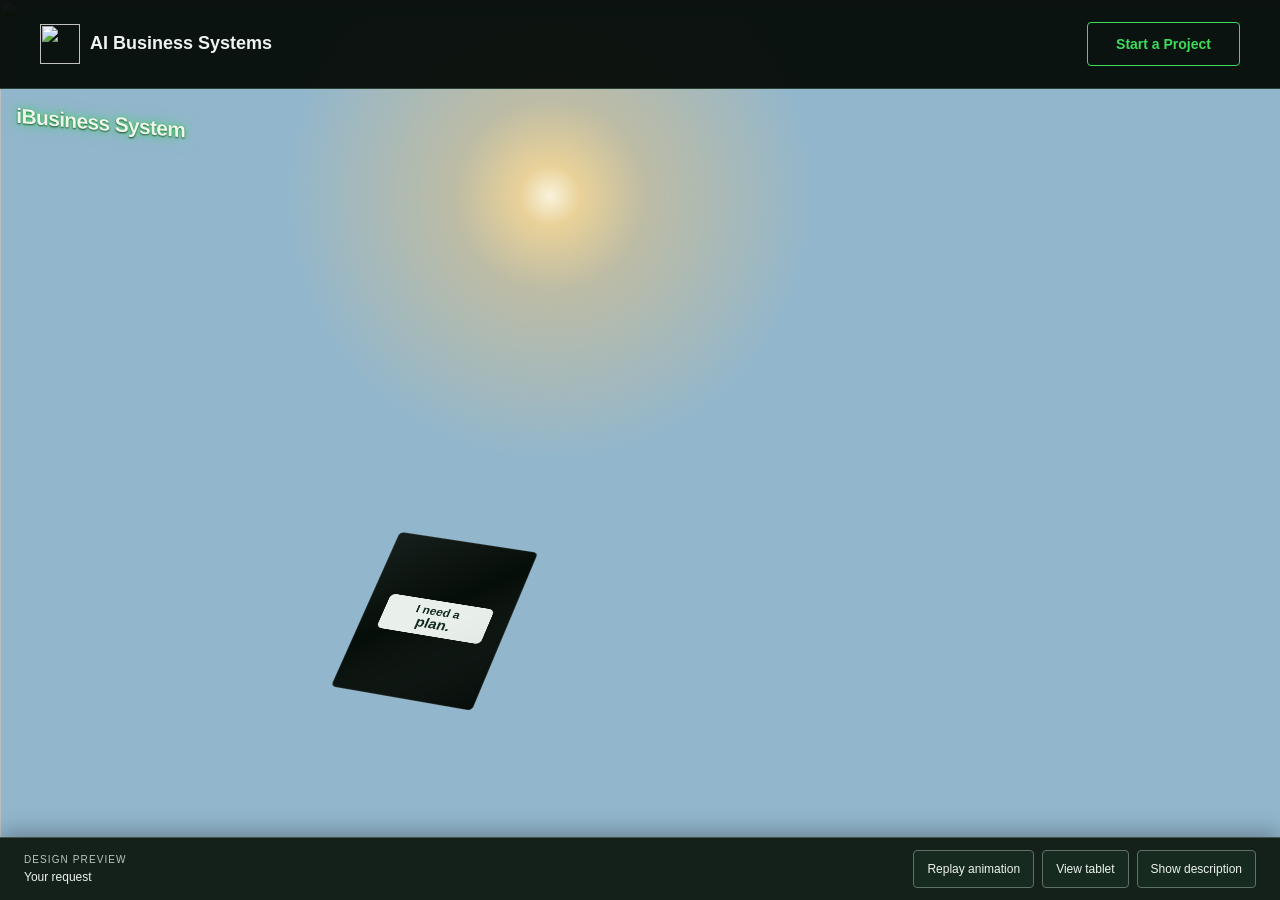
==== index.html @ 8e87aba3 "Add files via upload" ====
<!doctype html>
<html lang="en">
<head>
  <meta charset="utf-8">
  <meta name="viewport" content="width=device-width, initial-scale=1">
  <title>AI AGENT 1.0 MASTER — AI Business Systems</title>
  <link rel="icon" href="../assets/favicon-32.png">
  <link rel="stylesheet" href="style.css?v=16">
</head>
<body>
  <div class="product-page">
    <header class="header">
      <div class="header-inner">
        <a class="brand" href="https://angletheory.studio/" aria-label="AI Business Systems">
          <img src="../assets/header-symbol.png" width="40" height="40" alt="">
          <span>AI Business Systems</span>
        </a>
        <button class="header-action" type="button" data-scroll-target="closing">Start a Project</button>
      </div>
    </header>
    <main>
      <section class="hero" aria-labelledby="product-name">
        <div class="scene" role="img" aria-label="A seated business leader holds a tablet in a sunlit office. A real photograph of Lower Manhattan is visible through the windows. The tablet illustrates a request being delegated by Master to agents and marked as done after the results return.">
          <div class="scene-art">
            <img class="city-photo" src="../assets/manhattan-mo-eid.jpg" alt="" width="3264" height="1657">
            <img class="room" src="../assets/room-graphite-alpha.png?v=2" alt="" width="1591" height="989">
            <span class="wall-sign" aria-hidden="true">iBusiness System</span>
            <span class="sun-glow" aria-hidden="true"></span>
            <div class="device-space" aria-hidden="true"><canvas id="tablet" width="480" height="600"></canvas></div>
            <img class="hand-occlusion" src="../assets/room-graphite-alpha.png?v=2" alt="" width="1591" height="989" aria-hidden="true">
          </div>
        </div>
        <div class="hero-copy" inert aria-hidden="true">
          <a class="back-link" href="https://angletheory.studio/#solutions">Products</a>
          <h1 id="product-name"><span>AI AGENT 1.0</span><strong>MASTER</strong></h1>
          <div class="heading-rule" aria-hidden="true"></div>
          <p class="tagline" data-content="tagline">YOU SET THE GOAL — THE SYSTEM COORDINATES YOUR AI AGENTS</p>
          <p class="intro" data-content="body-0">Manage complex tasks through a single intelligent centre. AI Agent 1.0 Master brings specialised AI agents into a coordinated system: it distributes tasks, sequences actions and tracks progress.</p>
          <a class="cta" data-product-cta href="https://wa.me/66984407304?text=Hello%21%20I%20would%20like%20to%20discuss%20AI%20AGENT%201.0%20MASTER%20for%20my%20business.">Discuss Your Business Idea</a>
        </div>
      </section>
      <section class="explanation" aria-label="Product overview"><div class="explanation-inner">
        <div class="card"><p data-content="body-1"><strong>Its main advantage is coordinated oversight.</strong> Each agent handles its part of the shared task, while the system connects the stages, preserves context and helps move work towards your goal.</p></div>
        <div class="closing card" data-block="closing">
          <p data-content="body-2">You define the direction, rules and limits of autonomy. <strong>Key decisions remain under your control</strong>, while the system handles the coordination of recurring actions.</p>
          <a class="cta" data-product-cta href="https://wa.me/66984407304?text=Hello%21%20I%20would%20like%20to%20discuss%20AI%20AGENT%201.0%20MASTER%20for%20my%20business.">Discuss Your Business Idea</a>
        </div>
      </div></section>
    </main>
    <footer class="footer">
      <div class="footer-inner">
        <div class="footer-brand">
          <img src="../assets/hero-emblem.webp" alt="AI Business Systems logo" width="96" height="96">
          <div><strong>AI Business Systems</strong><p>AI Business Systems Studio</p></div>
        </div>
        <div class="contacts">
          <a href="mailto:b2b.volodymyr.thai@gmail.com">Email AI Business Systems</a>
          <a href="tel:+4550276439">Denmark +45 50 27 64 39</a>
          <a href="https://wa.me/66984407304">WhatsApp +66 98 440 7304</a>
        </div>
      </div>
    </footer>
  </div>
  <aside class="review-tools" lang="en" aria-label="Design preview controls">
    <div class="review-caption"><span class="review-kicker">Design preview</span><span id="phase-status" aria-live="polite">Your request</span></div>
    <div class="review-actions">
      <button id="replay" type="button">Replay animation</button>
      <button id="open-detail" type="button">View tablet</button>
      <button id="still" type="button">Show description</button>
    </div>
  </aside>
  <dialog id="detail" lang="en" aria-labelledby="detail-title">
    <div class="dialog-heading"><h2 id="detail-title">How Master coordinates work</h2><button id="close-detail" type="button" aria-label="Close">Close</button></div>
    <p class="detail-caption">Illustrative coordination sequence</p>
    <canvas id="large-tablet" width="480" height="600" role="img" aria-label="The request “I need a plan.” appears on the dark screen and moves upwards. Master activates and delegates work to three agents. Results return through Master, and the request changes to Done."></canvas>
    <p id="detail-status" aria-live="polite">Your request</p>
    <button id="detail-replay" type="button">Replay animation</button>
  </dialog>
  <script src="motion.js?v=11"></script>
</body>
</html>
---- style.css ----
@font-face{font-family:Montserrat;src:url('../fonts-and-licenses/Montserrat-Variable.ttf') format('truetype');font-style:normal;font-weight:100 900;font-display:swap}
:root{color-scheme:dark;--bg:#050a07;--surface:#08140d;--text:#eef4ef;--muted:#b9c7be;--green:#3ddc5a;--hover:#6cf08a;--on-green:#04110a;--line:#294235}
*{box-sizing:border-box}html{scroll-behavior:smooth}body{margin:0;background:var(--bg);color:var(--text);font-family:Montserrat,Arial,Helvetica,sans-serif}button,a{-webkit-tap-highlight-color:transparent}a{color:inherit;text-decoration:none}a:focus-visible,button:focus-visible{outline:3px solid var(--hover);outline-offset:5px}button{font:inherit;cursor:pointer}img{display:block}p{margin:0}button:disabled{opacity:.55;cursor:default}
.product-page{max-width:1680px;margin:auto}.header{border-bottom:1px solid var(--line)}.header-inner{min-height:88px;max-width:1200px;margin:auto;display:flex;align-items:center;justify-content:space-between;gap:24px}.brand{display:inline-flex;align-items:center;gap:16px;font-size:20px;font-weight:600}.brand img{object-fit:contain}.header-action{display:inline-flex;align-items:center;justify-content:center;min-height:44px;padding:12px 28px;border:1px solid var(--green);border-radius:4px;color:var(--green);font-size:14px;font-weight:600;transition:background .18s,color .18s}.header-action:hover{background:var(--green);color:var(--on-green)}
.hero{display:grid;grid-template-columns:52% 48%;align-items:stretch;border-bottom:1px solid var(--line)}.scene{position:relative;overflow:hidden;aspect-ratio:1126/1397;isolation:isolate;background:#74abd3;align-self:start}.room{position:relative;width:100%;height:auto;z-index:1}.wall-sign{position:absolute;left:3.3%;top:16%;z-index:2;font-size:clamp(13px,1.65vw,26px);font-weight:500;letter-spacing:-.04em;color:#c4c0ab;white-space:nowrap;transform:skewY(5deg);text-shadow:0 2px 2px #080b07,1px 0 1px #e0c78d}.device-space{position:absolute;left:0;top:0;width:1126px;height:1397px;transform-origin:0 0;z-index:3;pointer-events:none}.device-space canvas{position:absolute;left:0;top:0;width:240px;height:300px;transform-origin:0 0;border-radius:8px}
.hero-copy{display:flex;flex-direction:column;justify-content:center;padding:60px clamp(36px,4.7vw,76px);min-width:0}.back-link{align-self:flex-start;font-size:15px;font-weight:500;color:var(--muted);min-height:44px;display:flex;align-items:center;margin-bottom:32px;text-underline-offset:6px}.back-link:hover{color:var(--green);text-decoration:underline}h1{margin:0;font-weight:800;line-height:.98;letter-spacing:-.055em}h1 span{display:block;font-size:clamp(28px,2.9vw,48px);font-weight:750;letter-spacing:-.045em;white-space:nowrap}h1 strong{display:block;font-weight:800;font-size:clamp(52px,6.05vw,102px);margin-top:12px}.heading-rule{width:104px;height:3px;background:var(--green);margin:25px 0 26px}.tagline{font-size:clamp(16px,1.24vw,20px);font-weight:500;line-height:1.65;letter-spacing:.085em}.intro{font-size:clamp(16px,1.32vw,21px);line-height:1.78;color:var(--muted);margin-top:32px}.cta{display:inline-flex;align-self:flex-start;align-items:center;justify-content:center;min-height:58px;margin-top:34px;padding:17px 25px;background:var(--green);color:var(--on-green);font-size:16px;font-weight:700;border-radius:4px;transition:background .18s,transform .18s}.cta:hover{background:var(--hover);transform:translateY(-1px)}
.explanation{max-width:1060px;margin:auto;padding:66px 0 64px}.explanation p{font-size:24px;line-height:1.7;font-weight:400;letter-spacing:-.015em}.explanation p strong{font-weight:650}.closing{border-top:1px solid var(--line);padding-top:42px;margin-top:42px}.closing p strong{color:var(--hover)}.closing .cta{margin-top:32px}.footer{border-top:1px solid var(--line)}.footer-inner{max-width:1200px;margin:auto;padding:44px 0 48px;display:grid;grid-template-columns:1fr 1fr;gap:50px;align-items:center}.footer-brand{display:flex;align-items:flex-start;gap:18px}.footer-brand strong{font-size:20px;font-weight:650}.footer-brand p{font-size:14px;line-height:1.6;color:var(--muted);margin-top:8px}.contacts{display:flex;flex-direction:column;gap:7px;border-left:1px solid var(--line);padding-left:68px}.contacts a{font-size:16px;line-height:1.5;min-height:37px;display:flex;align-items:center;color:var(--muted);text-underline-offset:5px}.contacts a:hover{color:var(--green);text-decoration:underline}
.review-tools{position:sticky;bottom:0;z-index:10;border-top:1px solid #45534b;background:#14211a;display:flex;align-items:center;justify-content:space-between;gap:20px;padding:12px 24px;color:#eef4ef;box-shadow:0 -6px 20px #0004;font-size:12px}.review-caption{display:flex;flex-direction:column;gap:5px}.review-kicker{font-size:10px;letter-spacing:.11em;text-transform:uppercase;color:#b9c7be}.review-actions{display:flex;gap:8px;flex-wrap:wrap}.review-tools button,dialog button{border:1px solid #607268;border-radius:4px;background:#172a20;color:#eef4ef;font-size:12px;min-height:38px;padding:9px 13px}.review-tools button:hover,dialog button:hover{background:#2a4333}dialog{width:min(520px,calc(100% - 32px));border:1px solid #455b4d;border-radius:10px;padding:24px;background:#08140d;color:#eef4ef;max-height:92vh;overflow:auto}dialog::backdrop{background:#010703dc}.dialog-heading{display:flex;align-items:start;gap:16px;justify-content:space-between}.dialog-heading h2{font-size:18px;line-height:1.4;font-weight:600;margin:0}.detail-caption{font-size:12px;line-height:1.6;color:#b9c7be;margin-top:10px}#large-tablet{display:block;width:240px;height:300px;max-width:100%;margin:22px auto 16px;border:1px solid #34513f;border-radius:12px}#detail-status{font-size:13px;line-height:1.6;margin-bottom:16px;min-height:42px}body.export .review-tools{display:none}
@media(min-width:1680px){.wall-sign{font-size:28px}}
@media(max-width:1280px){.header-inner,.footer-inner{margin-left:40px;margin-right:40px}.hero-copy{padding:38px}.back-link{margin-bottom:24px}.intro{margin-top:24px}.cta{font-size:14px;padding:16px 20px}.explanation{margin-left:70px;margin-right:70px}.explanation p{font-size:22px}.contacts{padding-left:40px}}
@media(max-width:980px) and (min-width:701px){.hero{grid-template-columns:50% 50%}.hero-copy{padding:28px}.back-link{margin-bottom:10px}.heading-rule{margin:18px 0}.tagline{font-size:13px;letter-spacing:.055em}.intro{font-size:14px;line-height:1.65;margin-top:18px}.cta{margin-top:22px;min-height:48px;font-size:12px;padding:13px 15px}.wall-sign{font-size:13px}.hero-copy h1 span{font-size:25px}.hero-copy h1 strong{font-size:54px}.contacts a{font-size:13px}.footer-brand strong{font-size:16px}}
@media(max-width:700px){.header-inner{min-height:76px;margin:0 22px;gap:14px}.brand{font-size:13px;gap:9px}.brand img{width:30px;height:30px}.header-action{font-size:10px;min-height:42px;padding:10px 11px}.hero{display:flex;flex-direction:column}.hero-copy{order:0;padding:24px 24px 32px}.scene{order:1;width:100%}.back-link{font-size:13px;margin-bottom:20px}.hero-copy h1 span{font-size:31px}.hero-copy h1 strong{font-size:clamp(54px,15.8vw,100px);margin-top:9px}.heading-rule{margin:20px 0}.tagline{font-size:14px;line-height:1.65;letter-spacing:.07em}.intro{font-size:16px;line-height:1.75;margin-top:24px}.cta{font-size:14px;width:100%;min-height:56px;margin-top:26px;padding:16px 12px}.wall-sign{font-size:clamp(11px,2.8vw,18px)}.explanation{padding:34px 0 38px;margin:0 24px}.explanation p{font-size:18px;line-height:1.75;letter-spacing:0}.closing{margin-top:28px;padding-top:28px}.closing .cta{margin-top:27px}.footer-inner{margin:0 24px;padding:30px 0 32px;grid-template-columns:1fr;gap:24px}.footer-brand{gap:13px}.footer-brand img{width:38px;height:38px}.footer-brand strong{font-size:17px}.footer-brand p{font-size:12px;margin-top:5px}.contacts{border-left:0;border-top:1px solid var(--line);padding:18px 0 0;gap:4px}.contacts a{font-size:14px;min-height:44px}.review-tools{padding:10px 12px;gap:10px;align-items:flex-start;flex-direction:column}.review-caption{flex-direction:row;flex-wrap:wrap;gap:5px 12px}.review-caption #phase-status{font-size:10px}.review-actions{width:100%;gap:6px}.review-tools button{font-size:10px;padding:9px 10px;min-height:44px;flex:1}.review-kicker{font-size:9px}.dialog-heading h2{font-size:16px}dialog{padding:20px}}
@media(prefers-reduced-motion:reduce){html{scroll-behavior:auto}*,*::before,*::after{transition:none!important}}
@media(max-width:700px){.header-action{min-height:44px}}
@media print{.review-tools,dialog{display:none!important}.product-page{max-width:none}body:not(.export){padding-bottom:0}}
.hand-occlusion{position:absolute;inset:0;width:100%;height:auto;z-index:4;pointer-events:none;clip-path:polygon(0 0,0 0,0 0)}

/* Full-viewport opening scene; description enters after Done. */
.product-page{max-width:none}.header{position:absolute;inset:0 0 auto;z-index:6;background:linear-gradient(180deg,#020705f5,#02070580);border-color:#ffffff20;transition:background .6s}.intro-done .header{background:#050a07ed}
.brand{gap:10px;font-size:18px;line-height:1.2;letter-spacing:0;font-weight:600;white-space:nowrap}.brand img{width:40px;height:40px;flex:none}
.hero{position:relative;display:block;height:var(--stage-height,100svh);min-height:640px;overflow:hidden;border-bottom:1px solid var(--line)}
.scene{position:absolute;inset:0;width:100%;height:100%;aspect-ratio:auto;align-self:auto;background:#92b7cd}
.scene-art{position:absolute;left:0;top:0;width:1591px;height:989px;transform-origin:0 0;isolation:isolate}
.scene-art .city-photo{position:absolute;left:-12%;top:-125px;width:140%;height:auto;max-width:none;z-index:0}
.scene-art .room{position:absolute;inset:0;width:100%;height:100%;z-index:1}
.scene-art .wall-sign{left:28px;top:158px;font-size:24px;transform:skewY(5deg)}
.scene-art .device-space{width:1591px;height:989px;transform:none}
.hero-copy{position:absolute;inset:0 0 0 auto;width:48%;height:100%;padding:110px clamp(36px,4.2vw,68px) 42px;background:var(--bg);border-left:1px solid var(--line);justify-content:center;opacity:0;visibility:hidden;transform:translateX(100%);pointer-events:none;transition:none;z-index:5}
.intro-done .hero-copy{opacity:1;visibility:visible;transform:translateX(0);pointer-events:auto;transition:transform 1.05s cubic-bezier(.22,.7,.2,1),opacity .65s ease}
.hero-copy .back-link{margin-bottom:20px}.hero-copy .intro{margin-top:26px}.hero-copy .heading-rule{margin:24px 0}.hero-copy .cta{margin-top:28px}
.explanation,.footer{display:none}.intro-done .explanation,.intro-done .footer{display:block}.footer-brand strong{font-weight:600}
.review-tools{position:fixed;bottom:0;left:0;right:0;z-index:10}body:not(.export) .footer{padding-bottom:64px}
html.fixed-frame .hero-copy,html.fixed-frame .scene{transition:none!important}
@media(min-width:1680px){.hero-copy h1 span{font-size:48px}.hero-copy h1 strong{font-size:102px}}
@media(max-height:800px) and (min-width:701px){.hero-copy{padding-top:100px;padding-bottom:80px}.hero-copy .back-link{margin-bottom:12px}.hero-copy h1 span{font-size:30px}.hero-copy h1 strong{font-size:70px}.hero-copy .heading-rule{margin:18px 0}.hero-copy .tagline{font-size:14px;line-height:1.55}.hero-copy .intro{font-size:16px;line-height:1.65;margin-top:18px}.hero-copy .cta{margin-top:22px;min-height:50px}}
@media(max-width:980px) and (min-width:701px){.hero-copy{padding-left:28px;padding-right:28px}.hero-copy .intro{font-size:14px}.hero-copy h1 strong{font-size:54px}.hero-copy h1 span{font-size:25px}.hero-copy .tagline{font-size:13px}}
@media(max-width:700px){
  .brand{font-size:14px;gap:10px}.brand img{width:32px;height:32px}
  .hero{height:auto;min-height:var(--stage-height,100svh);overflow:hidden}.scene{position:relative;inset:auto;height:var(--stage-height,100svh);min-height:550px;width:100%;transition:height .9s cubic-bezier(.22,.7,.2,1)}
  .intro-done .scene{height:var(--scene-final-height,65svh);min-height:480px}
  .scene-art .wall-sign{opacity:0}.intro-done .scene-art .wall-sign{opacity:1;transition:opacity .5s ease}
  .hero-copy{position:relative;inset:auto;width:100%;height:auto;max-height:0;overflow:hidden;padding:0 24px;border-left:0;border-top:1px solid var(--line);transform:translateY(24px)}
  .intro-done .hero-copy{max-height:1300px;padding:30px 24px 36px;transform:translateY(0);transition:opacity .7s ease,transform .7s ease,max-height .9s ease,padding .9s ease}
  .hero-copy .back-link{margin-bottom:20px}.hero-copy .heading-rule{margin:20px 0}.hero-copy .intro{margin-top:24px}.hero-copy .cta{margin-top:26px}
  body:not(.export) .footer{padding-bottom:106px}
}
@media(prefers-reduced-motion:reduce){.hero-copy,.scene{transition:none!important}}




/* Clean design exports retain their full nominal width. */
html:has(body.export){scrollbar-width:none}
html:has(body.export)::-webkit-scrollbar{display:none}


/* Revision v11 */
/* Header: solid graphite so the brand never sits on window frames. */
.header{background:#050a07f2!important;border-color:#294235!important}
.intro-done .header{background:#050a07f2!important}
button.header-action{background:transparent;font-family:inherit}button.header-action:hover{background:var(--green);color:var(--on-green)}
/* Wall sign: warm light type with a local emerald glow, set in the wall's perspective. */
.scene-art .wall-sign{left:18px;top:114px;font-size:23px;font-weight:600;letter-spacing:-.03em;color:#eef4ef;transform:skewY(5deg);transform-origin:0 0;text-shadow:0 0 6px #3ddc5acc,0 0 18px #3ddc5a88,0 1px 2px #050a07}
/* Warm sun between the city photo and the window frames. */
.scene-art .sun-glow{position:absolute;left:16%;top:2%;width:44%;height:52%;z-index:0;pointer-events:none;background:radial-gradient(circle at 50% 38%,#fff6dcf2 0,#ffd88bcc 7%,#ffc46a66 22%,#ffb45b00 62%);mix-blend-mode:screen}
/* Hero panel: the scene fades into the text panel instead of ending on a hard edge. */
.hero-copy{border-left:0!important;background:linear-gradient(90deg,#050a0700 0,#050a07 120px)!important;margin-left:-120px;width:calc(48% + 120px)!important;padding-left:calc(120px + 60px)!important;padding-right:max(40px,calc((100vw - 1200px)/2))!important}
/* One text size for hero and lower copy. */
.hero-copy .intro{font-size:21px;line-height:1.75}
.explanation p{font-size:21px;line-height:1.75}
/* Lower section: graphite surface aligned to the 1200 px container. */
.explanation{max-width:none;margin:0;padding:72px 0 76px;background:radial-gradient(900px 260px at 12% 0,#3ddc5a14,#3ddc5a00),linear-gradient(#050a07,#08140d);position:relative}
.explanation::before{content:"";position:absolute;left:50%;top:0;width:min(1200px,calc(100% - 80px));height:1px;transform:translateX(-50%);background:linear-gradient(90deg,#3ddc5a00,#3ddc5a99 18%,#3ddc5a00)}
.explanation-inner{max-width:1200px;margin:auto}
.explanation .card{max-width:820px;background:#08140d;border:1px solid #294235;border-left:3px solid #3ddc5a;border-radius:4px;padding:40px 44px}
.explanation .card+.card{margin-top:24px}
.explanation .card.closing{border-top:1px solid #294235;margin-top:24px;padding-top:40px}
.closing p strong{color:var(--text)}
@media(max-width:1280px) and (min-width:981px){.hero-copy .intro{font-size:18px;line-height:1.7}.explanation p{font-size:20px}}
@media(max-width:1280px){.explanation{margin:0}.explanation-inner{margin:0 70px}.hero-copy{padding-right:40px!important}}
@media(max-width:980px) and (min-width:701px){.hero-copy{padding-left:calc(120px + 28px)!important}.hero-copy .intro{font-size:15px}.explanation p{font-size:19px}.explanation-inner{margin:0 40px}.explanation .card{padding:32px}}
@media(max-width:700px){
  .hero-copy{margin-left:0!important;width:100%!important;background:var(--bg)!important;padding-left:24px!important;padding-right:24px!important}
  .hero-copy .intro{font-size:17px;line-height:1.75}.explanation p{font-size:17px;line-height:1.75}
  .explanation{padding:32px 0 40px}.explanation-inner{margin:0 24px}.explanation .card{padding:24px 20px}.explanation .card.closing{margin-top:20px;padding-top:24px}
  .scene-art .wall-sign{font-size:27px;top:160px}
}

/* Original circular logo in the footer, unmodified, shown large enough to read. */
.footer-brand{align-items:center;gap:22px}.footer-brand img{width:96px;height:96px;flex:none;object-fit:contain}
@media(max-width:700px){.footer-brand{gap:16px}.footer-brand img{width:72px;height:72px}}
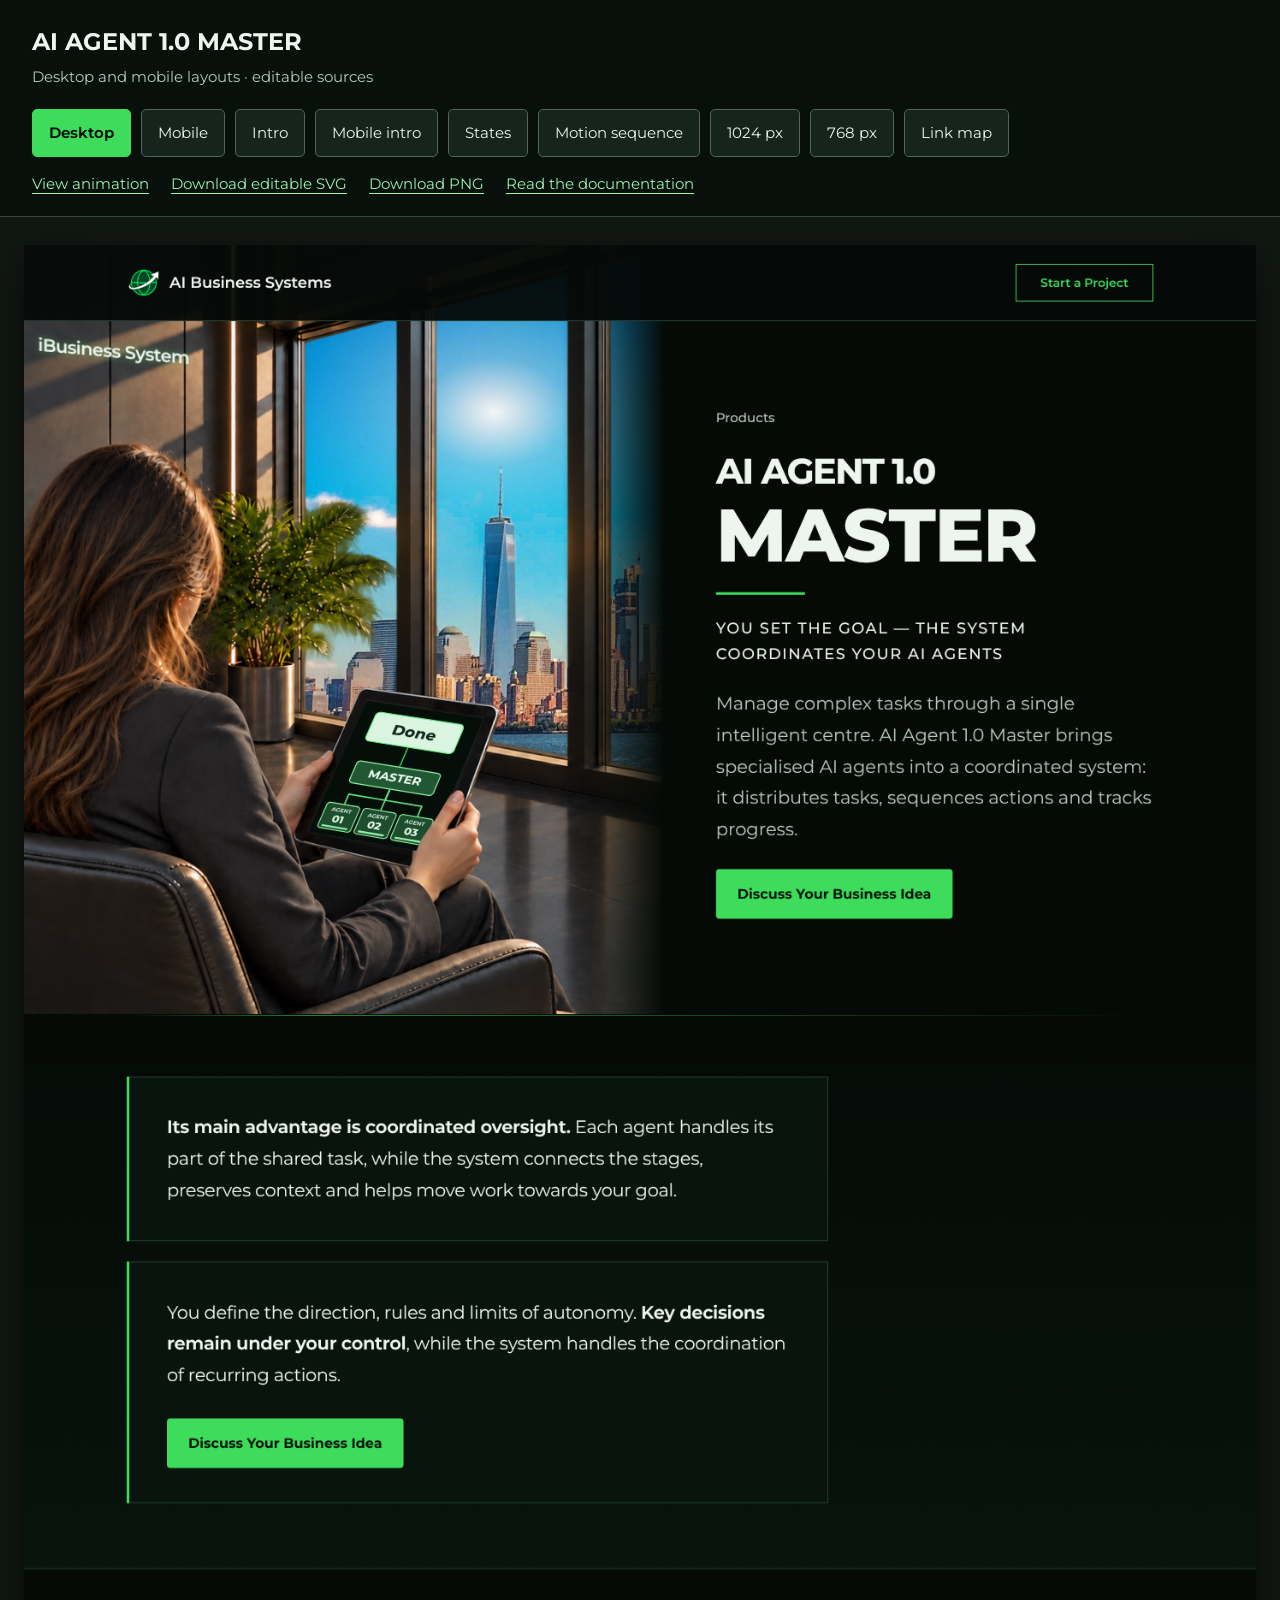
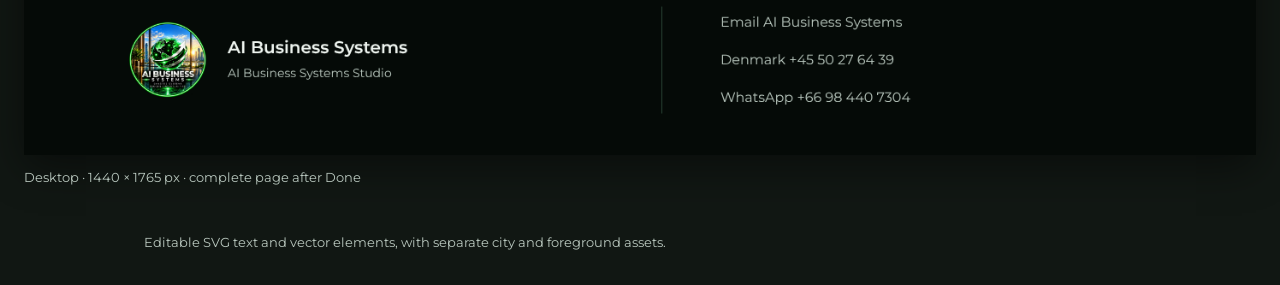
==== commit fe6ad89c: "Restore folder structure and update package: client footer badge, link fixes Co-Authored-By: Claude " ====
--- a/index.html
+++ b/index.html
@@ -1,82 +1,39 @@
 <!doctype html>
 <html lang="en">
 <head>
-  <meta charset="utf-8">
-  <meta name="viewport" content="width=device-width, initial-scale=1">
-  <title>AI AGENT 1.0 MASTER — AI Business Systems</title>
-  <link rel="icon" href="../assets/favicon-32.png">
-  <link rel="stylesheet" href="style.css?v=16">
+<meta charset="utf-8"><meta name="viewport" content="width=device-width, initial-scale=1">
+<title>AI AGENT 1.0 MASTER — design package</title>
+<style>
+@font-face{font-family:Montserrat;src:url('fonts-and-licenses/Montserrat-Variable.ttf');font-weight:100 900}
+*{box-sizing:border-box}body{margin:0;background:#111713;color:#eef4ef;font:15px/1.6 Montserrat,Arial,sans-serif}header{padding:26px 32px 20px;border-bottom:1px solid #36463b;background:#08100b}h1{font-size:24px;line-height:1.3;margin:0 0 8px}p{margin:0;color:#b9c7be}.tools{display:flex;gap:10px;align-items:center;flex-wrap:wrap;margin-top:20px}button,a{font:inherit;color:inherit}button{background:#15251b;border:1px solid #526559;border-radius:5px;padding:11px 16px;min-height:44px;cursor:pointer}button[aria-pressed=true]{background:#3ddc5a;border-color:#3ddc5a;color:#04110a;font-weight:650}a{color:#9af3af;text-underline-offset:4px}a:focus-visible,button:focus-visible{outline:3px solid #6cf08a;outline-offset:4px}.links{display:flex;gap:22px;flex-wrap:wrap;margin-top:15px}main{padding:28px 24px 44px;text-align:center}figure{margin:0 auto;width:max-content;max-width:100%}img{display:block;max-width:100%;height:auto;box-shadow:0 12px 40px #0007}figcaption{text-align:left;margin-top:12px;color:#b9c7be;font-size:13px}.note{padding:0 24px 32px;max-width:1040px;margin:auto;font-size:13px}@media(max-width:600px){header{padding:22px 20px}h1{font-size:19px}main{padding:20px 12px 28px}.tools{gap:8px}button{font-size:12px;padding:10px}.links{font-size:12px;gap:12px}}
+</style>
 </head>
 <body>
-  <div class="product-page">
-    <header class="header">
-      <div class="header-inner">
-        <a class="brand" href="https://angletheory.studio/" aria-label="AI Business Systems">
-          <img src="../assets/header-symbol.png" width="40" height="40" alt="">
-          <span>AI Business Systems</span>
-        </a>
-        <button class="header-action" type="button" data-scroll-target="closing">Start a Project</button>
-      </div>
-    </header>
-    <main>
-      <section class="hero" aria-labelledby="product-name">
-        <div class="scene" role="img" aria-label="A seated business leader holds a tablet in a sunlit office. A real photograph of Lower Manhattan is visible through the windows. The tablet illustrates a request being delegated by Master to agents and marked as done after the results return.">
-          <div class="scene-art">
-            <img class="city-photo" src="../assets/manhattan-mo-eid.jpg" alt="" width="3264" height="1657">
-            <img class="room" src="../assets/room-graphite-alpha.png?v=2" alt="" width="1591" height="989">
-            <span class="wall-sign" aria-hidden="true">iBusiness System</span>
-            <span class="sun-glow" aria-hidden="true"></span>
-            <div class="device-space" aria-hidden="true"><canvas id="tablet" width="480" height="600"></canvas></div>
-            <img class="hand-occlusion" src="../assets/room-graphite-alpha.png?v=2" alt="" width="1591" height="989" aria-hidden="true">
-          </div>
-        </div>
-        <div class="hero-copy" inert aria-hidden="true">
-          <a class="back-link" href="https://angletheory.studio/#solutions">Products</a>
-          <h1 id="product-name"><span>AI AGENT 1.0</span><strong>MASTER</strong></h1>
-          <div class="heading-rule" aria-hidden="true"></div>
-          <p class="tagline" data-content="tagline">YOU SET THE GOAL — THE SYSTEM COORDINATES YOUR AI AGENTS</p>
-          <p class="intro" data-content="body-0">Manage complex tasks through a single intelligent centre. AI Agent 1.0 Master brings specialised AI agents into a coordinated system: it distributes tasks, sequences actions and tracks progress.</p>
-          <a class="cta" data-product-cta href="https://wa.me/66984407304?text=Hello%21%20I%20would%20like%20to%20discuss%20AI%20AGENT%201.0%20MASTER%20for%20my%20business.">Discuss Your Business Idea</a>
-        </div>
-      </section>
-      <section class="explanation" aria-label="Product overview"><div class="explanation-inner">
-        <div class="card"><p data-content="body-1"><strong>Its main advantage is coordinated oversight.</strong> Each agent handles its part of the shared task, while the system connects the stages, preserves context and helps move work towards your goal.</p></div>
-        <div class="closing card" data-block="closing">
-          <p data-content="body-2">You define the direction, rules and limits of autonomy. <strong>Key decisions remain under your control</strong>, while the system handles the coordination of recurring actions.</p>
-          <a class="cta" data-product-cta href="https://wa.me/66984407304?text=Hello%21%20I%20would%20like%20to%20discuss%20AI%20AGENT%201.0%20MASTER%20for%20my%20business.">Discuss Your Business Idea</a>
-        </div>
-      </div></section>
-    </main>
-    <footer class="footer">
-      <div class="footer-inner">
-        <div class="footer-brand">
-          <img src="../assets/hero-emblem.webp" alt="AI Business Systems logo" width="96" height="96">
-          <div><strong>AI Business Systems</strong><p>AI Business Systems Studio</p></div>
-        </div>
-        <div class="contacts">
-          <a href="mailto:b2b.volodymyr.thai@gmail.com">Email AI Business Systems</a>
-          <a href="tel:+4550276439">Denmark +45 50 27 64 39</a>
-          <a href="https://wa.me/66984407304">WhatsApp +66 98 440 7304</a>
-        </div>
-      </div>
-    </footer>
+<header>
+  <h1>AI AGENT 1.0 MASTER</h1>
+  <p>Desktop and mobile layouts · editable sources</p>
+  <nav class="tools" aria-label="Design views">
+    <button data-view="desktop" aria-pressed="true">Desktop</button>
+    <button data-view="mobile" aria-pressed="false">Mobile</button>
+    <button data-view="desktop-intro" aria-pressed="false">Intro</button>
+    <button data-view="mobile-intro" aria-pressed="false">Mobile intro</button>
+    <button data-view="components-and-states" aria-pressed="false">States</button>
+    <button data-view="tablet-storyboard" aria-pressed="false">Motion sequence</button>
+    <button data-view="desktop-1024" aria-pressed="false">1024 px</button>
+    <button data-view="tablet-768" aria-pressed="false">768 px</button>
+    <button data-view="transitions-map" aria-pressed="false">Link map</button>
+  </nav>
+  <div class="links">
+    <a href="prototype/index.html">View animation</a>
+    <a id="svg-link" href="sources/desktop.svg" download>Download editable SVG</a>
+    <a id="png-link" href="previews/desktop.png" download>Download PNG</a>
+    <a href="README.md">Read the documentation</a>
   </div>
-  <aside class="review-tools" lang="en" aria-label="Design preview controls">
-    <div class="review-caption"><span class="review-kicker">Design preview</span><span id="phase-status" aria-live="polite">Your request</span></div>
-    <div class="review-actions">
-      <button id="replay" type="button">Replay animation</button>
-      <button id="open-detail" type="button">View tablet</button>
-      <button id="still" type="button">Show description</button>
-    </div>
-  </aside>
-  <dialog id="detail" lang="en" aria-labelledby="detail-title">
-    <div class="dialog-heading"><h2 id="detail-title">How Master coordinates work</h2><button id="close-detail" type="button" aria-label="Close">Close</button></div>
-    <p class="detail-caption">Illustrative coordination sequence</p>
-    <canvas id="large-tablet" width="480" height="600" role="img" aria-label="The request “I need a plan.” appears on the dark screen and moves upwards. Master activates and delegates work to three agents. Results return through Master, and the request changes to Done."></canvas>
-    <p id="detail-status" aria-live="polite">Your request</p>
-    <button id="detail-replay" type="button">Replay animation</button>
-  </dialog>
-  <script src="motion.js?v=11"></script>
-</body>
-</html>
-
+</header>
+<main><figure><img id="preview" src="previews/desktop.png?v=3" width="1440" height="1765" alt="Complete desktop page"><figcaption id="caption">Desktop · 1440 × 1765 px · complete page after Done</figcaption></figure></main>
+<p class="note">Editable SVG text and vector elements, with separate city and foreground assets.</p>
+<script>
+const views={desktop:['Complete desktop page',1440,1765,'Desktop · 1440 × 1765 px · complete page after Done'],mobile:['Complete mobile page',390,2074,'Mobile · 390 × 2074 px · complete page after Done'],'desktop-1024':['Control export at 1024 px',1024,1622,'Control export · 1024 × 1622 px'],'tablet-768':['Control export at 768 px',768,1834,'Control export · 768 × 1834 px'],'transitions-map':['Link map',1440,1038,'Where each button and link leads'],'desktop-intro':['Full-screen intro',1440,900,'Intro · 1440 × 900 px'],'mobile-intro':['Mobile intro',390,846,'Mobile intro · 390 × 846 px'],'components-and-states':['Button and link states',1440,1040,'Default · hover · keyboard focus'],'tablet-storyboard':['Tablet motion sequence',1440,620,'Request → Master → agents → Master → Done']};
+for(const button of document.querySelectorAll('[data-view]'))button.addEventListener('click',()=>{const id=button.dataset.view,v=views[id],img=document.getElementById('preview');img.src='previews/'+id+'.png?v=3';img.alt=v[0];img.width=v[1];img.height=v[2];document.getElementById('caption').textContent=v[3];document.getElementById('svg-link').href=(id==='desktop-1024'||id==='tablet-768')?'prototype/index.html':'sources/'+id+'.svg';document.getElementById('png-link').href='previews/'+id+'.png';for(const b of document.querySelectorAll('[data-view]'))b.setAttribute('aria-pressed',String(b===button));});
+</script>
+</body></html>
